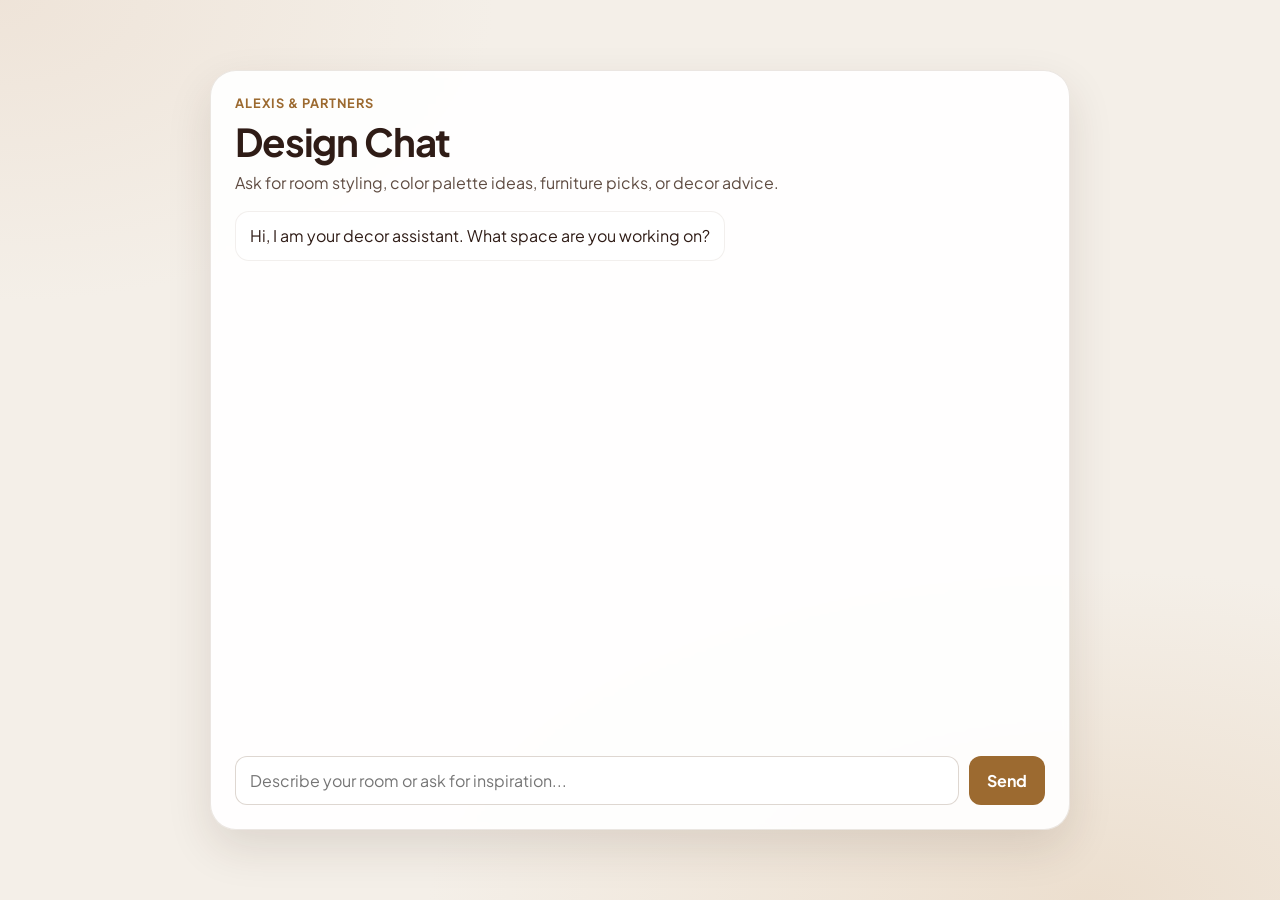
==== web/index.html @ 11aab00b "updated readme image" ====
<!doctype html>
<html lang="en">
  <head>
    <meta charset="UTF-8" />
    <meta name="viewport" content="width=device-width, initial-scale=1.0" />
    <title>Decor Agent</title>
    <link rel="preconnect" href="https://fonts.googleapis.com" />
    <link rel="preconnect" href="https://fonts.gstatic.com" crossorigin />
    <link
      href="https://fonts.googleapis.com/css2?family=Plus+Jakarta+Sans:wght@400;500;600;700;800&display=swap"
      rel="stylesheet"
    />
    <link rel="stylesheet" href="/web/styles.css" />
  </head>
  <body>
    <main class="page">
      <section class="chat-shell" aria-label="Decor Agent chat">
        <div class="shell-header">
          <p class="eyebrow">Alexis &amp; Partners</p>
          <h1>Design Chat</h1>
          <p class="subcopy">
            Ask for room styling, color palette ideas, furniture picks, or decor advice.
          </p>
        </div>

        <div id="messages" class="messages" role="log" aria-live="polite"></div>

        <form id="chat-form" class="composer">
          <input
            id="prompt"
            name="message"
            type="text"
            placeholder="Describe your room or ask for inspiration..."
            autocomplete="off"
            required
            maxlength="2000"
          />
          <button id="send" type="submit">Send</button>
        </form>
      </section>
    </main>

    <script src="/web/app.js" defer></script>
  </body>
</html>
---- web/styles.css ----
:root {
  color-scheme: light;
  --bg-main: #f4efe8;
  --bg-panel: rgba(255, 255, 255, 0.92);
  --bg-panel-border: rgba(91, 58, 29, 0.12);
  --text-strong: #2f1c16;
  --text-body: #5f4c42;
  --accent: #9c6a30;
  --accent-strong: #7e5225;
  --bot-bubble: #ffffff;
  --user-bubble: #efe1d1;
  --shadow: 0 18px 45px rgba(58, 34, 16, 0.12);
}

*,
*::before,
*::after {
  box-sizing: border-box;
}

body {
  margin: 0;
  min-height: 100vh;
  font-family: "Plus Jakarta Sans", sans-serif;
  background:
    radial-gradient(1100px 550px at 85% 100%, rgba(232, 214, 193, 0.65), transparent 60%),
    radial-gradient(900px 550px at 0% 0%, rgba(236, 223, 210, 0.7), transparent 55%),
    var(--bg-main);
  color: var(--text-strong);
}

.page {
  min-height: 100vh;
  display: grid;
  place-items: center;
  padding: 24px;
}

.chat-shell {
  width: min(860px, 100%);
  min-height: min(85vh, 760px);
  display: grid;
  grid-template-rows: auto 1fr auto;
  gap: 18px;
  background: var(--bg-panel);
  border: 1px solid var(--bg-panel-border);
  border-radius: 26px;
  padding: 24px;
  box-shadow: var(--shadow);
  backdrop-filter: blur(3px);
}

.shell-header h1 {
  margin: 6px 0;
  font-size: clamp(1.8rem, 3vw, 2.4rem);
  letter-spacing: -0.03em;
}

.eyebrow {
  margin: 0;
  color: var(--accent);
  font-weight: 700;
  font-size: 0.8rem;
  text-transform: uppercase;
  letter-spacing: 0.08em;
}

.subcopy {
  margin: 0;
  color: var(--text-body);
}

.messages {
  overflow-y: auto;
  display: flex;
  flex-direction: column;
  gap: 12px;
  padding-right: 6px;
}

.message {
  max-width: 80%;
  padding: 12px 14px;
  border-radius: 14px;
  line-height: 1.5;
  white-space: pre-wrap;
}

.message.user {
  margin-left: auto;
  background: var(--user-bubble);
  color: #3e2a1f;
}

.message.bot {
  margin-right: auto;
  background: var(--bot-bubble);
  border: 1px solid rgba(91, 58, 29, 0.08);
}

.composer {
  display: grid;
  grid-template-columns: 1fr auto;
  gap: 10px;
}

.composer input {
  border: 1px solid rgba(91, 58, 29, 0.2);
  border-radius: 12px;
  font: inherit;
  padding: 13px 14px;
  color: var(--text-strong);
  background: rgba(255, 255, 255, 0.9);
  outline: none;
}

.composer input:focus {
  border-color: var(--accent);
  box-shadow: 0 0 0 3px rgba(156, 106, 48, 0.12);
}

.composer button {
  border: 0;
  border-radius: 12px;
  font: inherit;
  font-weight: 700;
  background: var(--accent);
  color: #fff;
  padding: 0 18px;
  cursor: pointer;
  transition: background 160ms ease, transform 120ms ease;
}

.composer button:hover {
  background: var(--accent-strong);
}

.composer button:active {
  transform: translateY(1px);
}

.composer button:disabled {
  cursor: not-allowed;
  opacity: 0.6;
}

@media (max-width: 700px) {
  .page {
    padding: 14px;
  }

  .chat-shell {
    min-height: 92vh;
    border-radius: 18px;
    padding: 16px;
  }

  .message {
    max-width: 92%;
  }
}
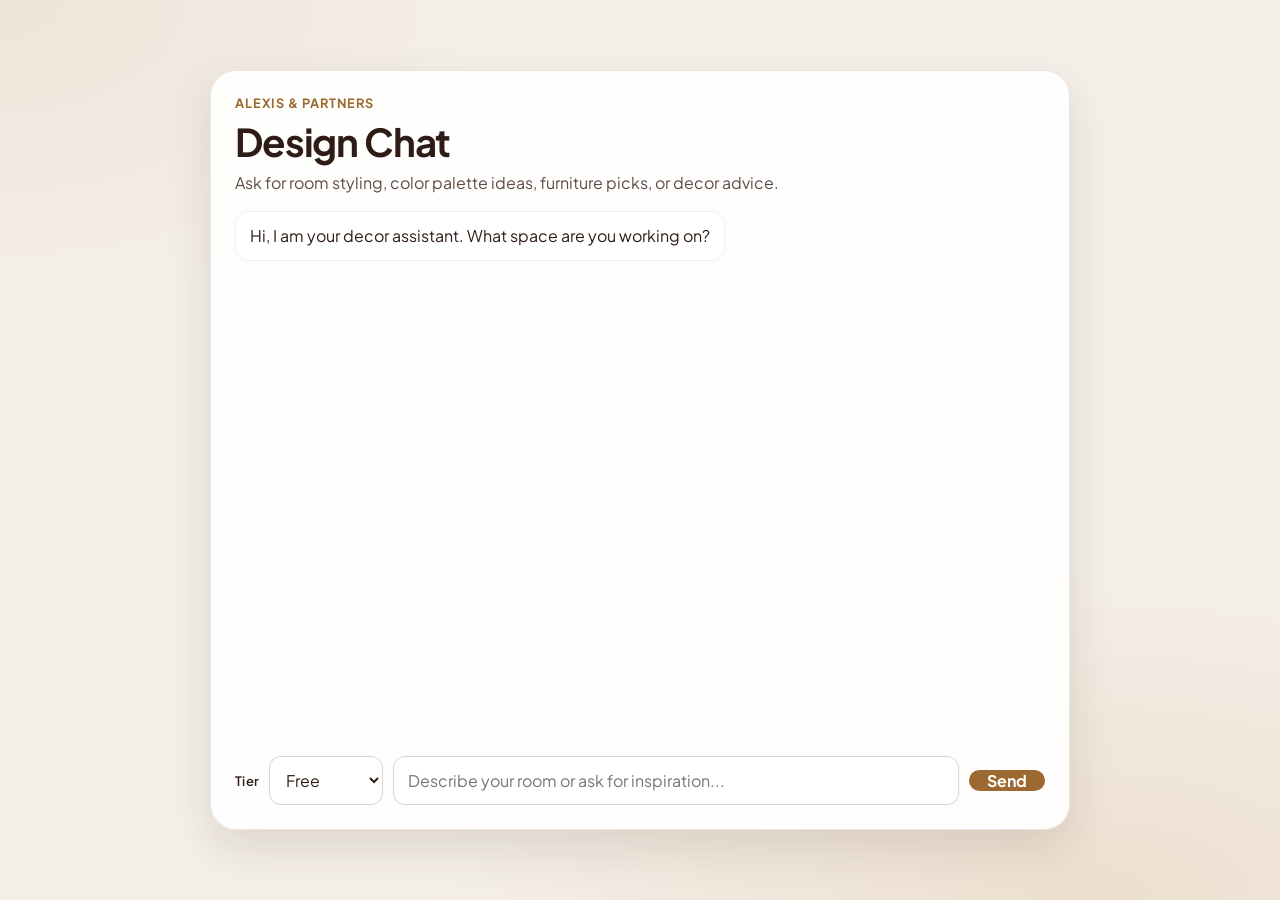
==== commit 971ddace: "adding local changes for code walkthroughs" ====
--- a/web/index.html
+++ b/web/index.html
@@ -26,6 +26,11 @@
         <div id="messages" class="messages" role="log" aria-live="polite"></div>
 
         <form id="chat-form" class="composer">
+          <label for="tier" class="tier-label">Tier</label>
+          <select id="tier" name="tier">
+            <option value="free" selected>Free</option>
+            <option value="premium">Premium</option>
+          </select>
           <input
             id="prompt"
             name="message"
--- a/web/styles.css
+++ b/web/styles.css
@@ -100,8 +100,32 @@
 
 .composer {
   display: grid;
-  grid-template-columns: 1fr auto;
+  grid-template-columns: auto auto 1fr auto;
   gap: 10px;
+  align-items: center;
+}
+
+.composer .tier-label {
+  font-size: 13px;
+  font-weight: 600;
+  color: var(--text-strong);
+  letter-spacing: 0.02em;
+}
+
+.composer select {
+  border: 1px solid rgba(91, 58, 29, 0.2);
+  border-radius: 12px;
+  font: inherit;
+  padding: 12px 12px;
+  background: rgba(255, 255, 255, 0.9);
+  color: var(--text-strong);
+  cursor: pointer;
+  outline: none;
+}
+
+.composer select:focus {
+  border-color: var(--accent);
+  box-shadow: 0 0 0 3px rgba(156, 106, 48, 0.12);
 }
 
 .composer input {
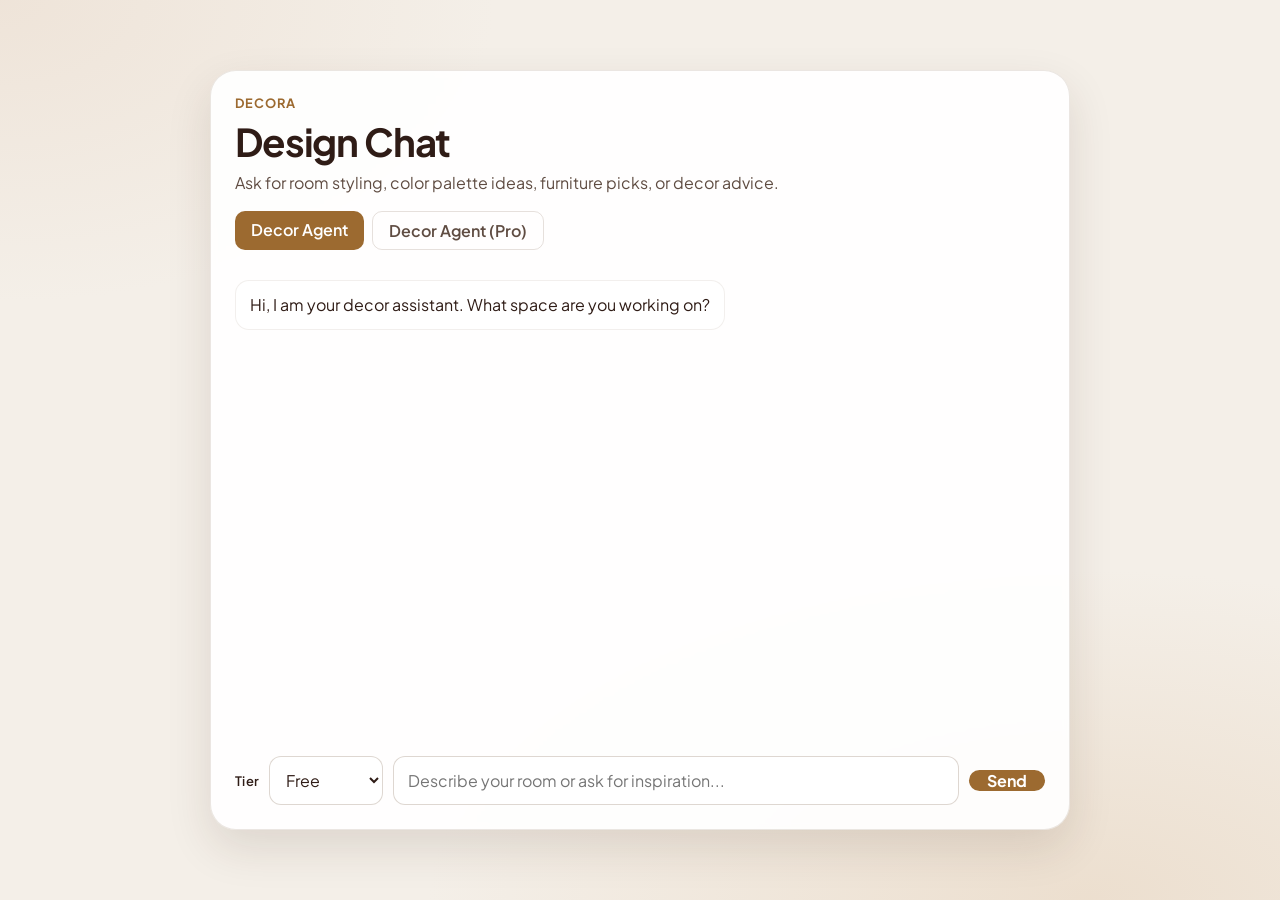
==== commit 46fd748e: "added the code to temporalize the decor agent" ====
--- a/web/index.html
+++ b/web/index.html
@@ -16,12 +16,16 @@
     <main class="page">
       <section class="chat-shell" aria-label="Decor Agent chat">
         <div class="shell-header">
-          <p class="eyebrow">Alexis &amp; Partners</p>
+          <p class="eyebrow">Decora</p>
           <h1>Design Chat</h1>
           <p class="subcopy">
             Ask for room styling, color palette ideas, furniture picks, or decor advice.
           </p>
         </div>
+        <nav class="tabs" style="display:flex;gap:8px;margin-bottom:12px;">
+          <a href="/" style="text-decoration:none;padding:8px 16px;border-radius:10px;font-weight:600;background:var(--accent);color:#fff;">Decor Agent</a>
+          <a href="/temporal" style="text-decoration:none;padding:8px 16px;border-radius:10px;font-weight:600;color:var(--text-body);border:1px solid rgba(91,58,29,0.15);">Decor Agent (Pro)</a>
+        </nav>
 
         <div id="messages" class="messages" role="log" aria-live="polite"></div>
 
--- a/web/styles.css
+++ b/web/styles.css
@@ -39,8 +39,8 @@
 .chat-shell {
   width: min(860px, 100%);
   min-height: min(85vh, 760px);
-  display: grid;
-  grid-template-rows: auto 1fr auto;
+  display: flex;
+  flex-direction: column;
   gap: 18px;
   background: var(--bg-panel);
   border: 1px solid var(--bg-panel-border);
@@ -71,6 +71,8 @@
 }
 
 .messages {
+  flex: 1;
+  min-height: 0;
   overflow-y: auto;
   display: flex;
   flex-direction: column;
@@ -96,6 +98,146 @@
   margin-right: auto;
   background: var(--bot-bubble);
   border: 1px solid rgba(91, 58, 29, 0.08);
+}
+
+.message.typing {
+  display: inline-flex;
+  align-items: center;
+  gap: 12px;
+  padding: 12px 18px;
+  background: linear-gradient(
+    135deg,
+    rgba(255, 255, 255, 0.95),
+    rgba(239, 225, 209, 0.85)
+  );
+  animation: typing-breathe 2.4s ease-in-out infinite;
+}
+
+.thinking-ring {
+  width: 22px;
+  height: 22px;
+  border-radius: 50%;
+  background: conic-gradient(
+    from 0deg,
+    rgba(156, 106, 48, 0) 0%,
+    rgba(156, 106, 48, 0.15) 25%,
+    var(--accent) 60%,
+    var(--accent-strong) 95%,
+    rgba(156, 106, 48, 0) 100%
+  );
+  -webkit-mask: radial-gradient(circle, transparent 7px, #000 8px);
+  mask: radial-gradient(circle, transparent 7px, #000 8px);
+  animation: ring-spin 1.1s linear infinite;
+  position: relative;
+  flex: 0 0 auto;
+}
+
+.thinking-ring::after {
+  content: "";
+  position: absolute;
+  inset: 6px;
+  border-radius: 50%;
+  background: var(--accent);
+  opacity: 0.85;
+  animation: ring-pulse 1.4s ease-in-out infinite;
+}
+
+.thinking-label {
+  display: inline-flex;
+  align-items: baseline;
+  gap: 2px;
+  font-weight: 600;
+  letter-spacing: 0.01em;
+}
+
+.thinking-text {
+  position: relative;
+  background: linear-gradient(
+    90deg,
+    rgba(94, 60, 31, 0.45) 0%,
+    rgba(94, 60, 31, 0.45) 35%,
+    var(--accent-strong) 50%,
+    rgba(94, 60, 31, 0.45) 65%,
+    rgba(94, 60, 31, 0.45) 100%
+  );
+  background-size: 220% 100%;
+  -webkit-background-clip: text;
+  background-clip: text;
+  color: transparent;
+  animation: text-shimmer 2.2s linear infinite;
+}
+
+.thinking-ellipsis {
+  display: inline-flex;
+  gap: 2px;
+  margin-left: 2px;
+}
+
+.thinking-ellipsis span {
+  width: 4px;
+  height: 4px;
+  border-radius: 50%;
+  background: var(--accent);
+  opacity: 0.35;
+  animation: ellipsis-bounce 1.2s ease-in-out infinite;
+}
+
+.thinking-ellipsis span:nth-child(2) {
+  animation-delay: 0.18s;
+}
+
+.thinking-ellipsis span:nth-child(3) {
+  animation-delay: 0.36s;
+}
+
+@keyframes ring-spin {
+  to {
+    transform: rotate(360deg);
+  }
+}
+
+@keyframes ring-pulse {
+  0%,
+  100% {
+    transform: scale(0.6);
+    opacity: 0.5;
+  }
+  50% {
+    transform: scale(1);
+    opacity: 1;
+  }
+}
+
+@keyframes text-shimmer {
+  0% {
+    background-position: 120% 0;
+  }
+  100% {
+    background-position: -120% 0;
+  }
+}
+
+@keyframes ellipsis-bounce {
+  0%,
+  70%,
+  100% {
+    transform: translateY(0);
+    opacity: 0.35;
+  }
+  35% {
+    transform: translateY(-3px);
+    opacity: 1;
+  }
+}
+
+@keyframes typing-breathe {
+  0%,
+  100% {
+    box-shadow: 0 0 0 0 rgba(156, 106, 48, 0);
+  }
+  50% {
+    box-shadow: 0 0 0 6px rgba(156, 106, 48, 0.08);
+  }
 }
 
 .composer {
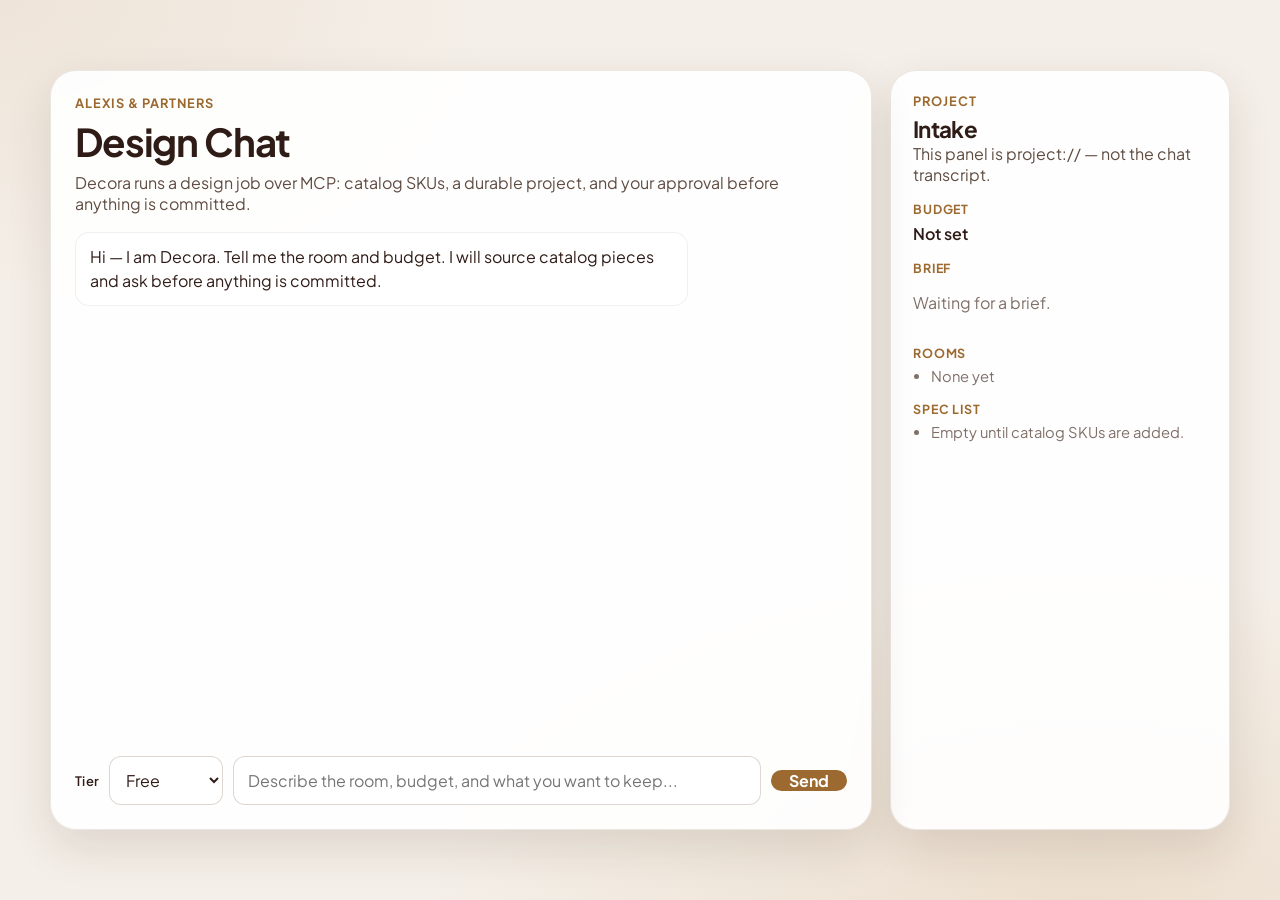
==== commit 89720808: "Show the project resource in the chat UI. Co-authored-by: Cursor <cursoragent@cursor.com>" ====
--- a/web/index.html
+++ b/web/index.html
@@ -14,18 +14,15 @@
   </head>
   <body>
     <main class="page">
+      <div class="workspace">
       <section class="chat-shell" aria-label="Decor Agent chat">
         <div class="shell-header">
-          <p class="eyebrow">Decora</p>
+          <p class="eyebrow">Alexis &amp; Partners</p>
           <h1>Design Chat</h1>
           <p class="subcopy">
-            Ask for room styling, color palette ideas, furniture picks, or decor advice.
+            Decora runs a design job over MCP: catalog SKUs, a durable project, and your approval before anything is committed.
           </p>
         </div>
-        <nav class="tabs" style="display:flex;gap:8px;margin-bottom:12px;">
-          <a href="/" style="text-decoration:none;padding:8px 16px;border-radius:10px;font-weight:600;background:var(--accent);color:#fff;">Decor Agent</a>
-          <a href="/temporal" style="text-decoration:none;padding:8px 16px;border-radius:10px;font-weight:600;color:var(--text-body);border:1px solid rgba(91,58,29,0.15);">Decor Agent (Pro)</a>
-        </nav>
 
         <div id="messages" class="messages" role="log" aria-live="polite"></div>
 
@@ -39,7 +36,7 @@
             id="prompt"
             name="message"
             type="text"
-            placeholder="Describe your room or ask for inspiration..."
+            placeholder="Describe the room, budget, and what you want to keep..."
             autocomplete="off"
             required
             maxlength="2000"
@@ -47,6 +44,39 @@
           <button id="send" type="submit">Send</button>
         </form>
       </section>
+
+      <aside class="project-panel" aria-label="Design project">
+        <div class="panel-header">
+          <p class="eyebrow">Project</p>
+          <h2 id="project-status">Intake</h2>
+          <p id="project-goal" class="subcopy">This panel is project:// — not the chat transcript.</p>
+        </div>
+        <section>
+          <h3>Budget</h3>
+          <p id="project-budget" class="budget-line">Not set</p>
+        </section>
+        <section>
+          <h3>Brief</h3>
+          <p id="project-brief" class="muted">Waiting for a brief.</p>
+        </section>
+        <section>
+          <h3>Rooms</h3>
+          <ul id="project-rooms" class="plain-list"><li class="muted">None yet</li></ul>
+        </section>
+        <section>
+          <h3>Spec list</h3>
+          <ul id="project-specs" class="plain-list"><li class="muted">Empty until catalog SKUs are added.</li></ul>
+        </section>
+        <div id="approval-card" class="approval-card" hidden>
+          <p class="eyebrow">Needs your approval</p>
+          <p id="approval-summary"></p>
+          <div class="approval-actions">
+            <button id="approve-btn" type="button">Approve</button>
+            <button id="reject-btn" type="button" class="ghost">Reject</button>
+          </div>
+        </div>
+      </aside>
+      </div>
     </main>
 
     <script src="/web/app.js" defer></script>
--- a/web/styles.css
+++ b/web/styles.css
@@ -36,11 +36,19 @@
   padding: 24px;
 }
 
+.workspace {
+  width: min(1180px, 100%);
+  display: grid;
+  grid-template-columns: minmax(0, 1fr) minmax(280px, 340px);
+  gap: 18px;
+  align-items: stretch;
+}
+
 .chat-shell {
-  width: min(860px, 100%);
+  width: 100%;
   min-height: min(85vh, 760px);
-  display: flex;
-  flex-direction: column;
+  display: grid;
+  grid-template-rows: auto 1fr auto;
   gap: 18px;
   background: var(--bg-panel);
   border: 1px solid var(--bg-panel-border);
@@ -71,8 +79,6 @@
 }
 
 .messages {
-  flex: 1;
-  min-height: 0;
   overflow-y: auto;
   display: flex;
   flex-direction: column;
@@ -240,6 +246,86 @@
   }
 }
 
+.project-panel {
+  background: var(--bg-panel);
+  border: 1px solid var(--bg-panel-border);
+  border-radius: 26px;
+  padding: 22px;
+  box-shadow: var(--shadow);
+  display: flex;
+  flex-direction: column;
+  gap: 16px;
+}
+
+.project-panel h2 {
+  margin: 6px 0 0;
+  font-size: 1.4rem;
+  letter-spacing: -0.03em;
+}
+
+.project-panel h3 {
+  margin: 0 0 6px;
+  font-size: 0.78rem;
+  text-transform: uppercase;
+  letter-spacing: 0.07em;
+  color: var(--accent);
+}
+
+.plain-list {
+  margin: 0;
+  padding-left: 18px;
+  color: var(--text-body);
+  font-size: 0.92rem;
+}
+
+.plain-list li + li {
+  margin-top: 6px;
+}
+
+.muted {
+  color: var(--text-body);
+  opacity: 0.8;
+}
+
+.budget-line {
+  margin: 0;
+  font-weight: 600;
+}
+
+.approval-card {
+  margin-top: auto;
+  padding: 14px;
+  border-radius: 16px;
+  background: #efe1d1;
+}
+
+.approval-card p {
+  margin: 0 0 10px;
+}
+
+.approval-actions {
+  display: flex;
+  gap: 8px;
+}
+
+.approval-actions button {
+  border: 0;
+  border-radius: 12px;
+  font: inherit;
+  font-weight: 700;
+  background: var(--accent);
+  color: #fff;
+  padding: 10px 16px;
+  cursor: pointer;
+}
+
+.approval-actions .ghost,
+.composer button.ghost {
+  background: transparent;
+  color: var(--accent-strong);
+  border: 1px solid rgba(91, 58, 29, 0.2);
+}
+
 .composer {
   display: grid;
   grid-template-columns: auto auto 1fr auto;
@@ -310,13 +396,20 @@
   opacity: 0.6;
 }
 
+@media (max-width: 900px) {
+  .workspace {
+    grid-template-columns: 1fr;
+  }
+}
+
 @media (max-width: 700px) {
   .page {
     padding: 14px;
   }
 
-  .chat-shell {
-    min-height: 92vh;
+  .chat-shell,
+  .project-panel {
+    min-height: auto;
     border-radius: 18px;
     padding: 16px;
   }
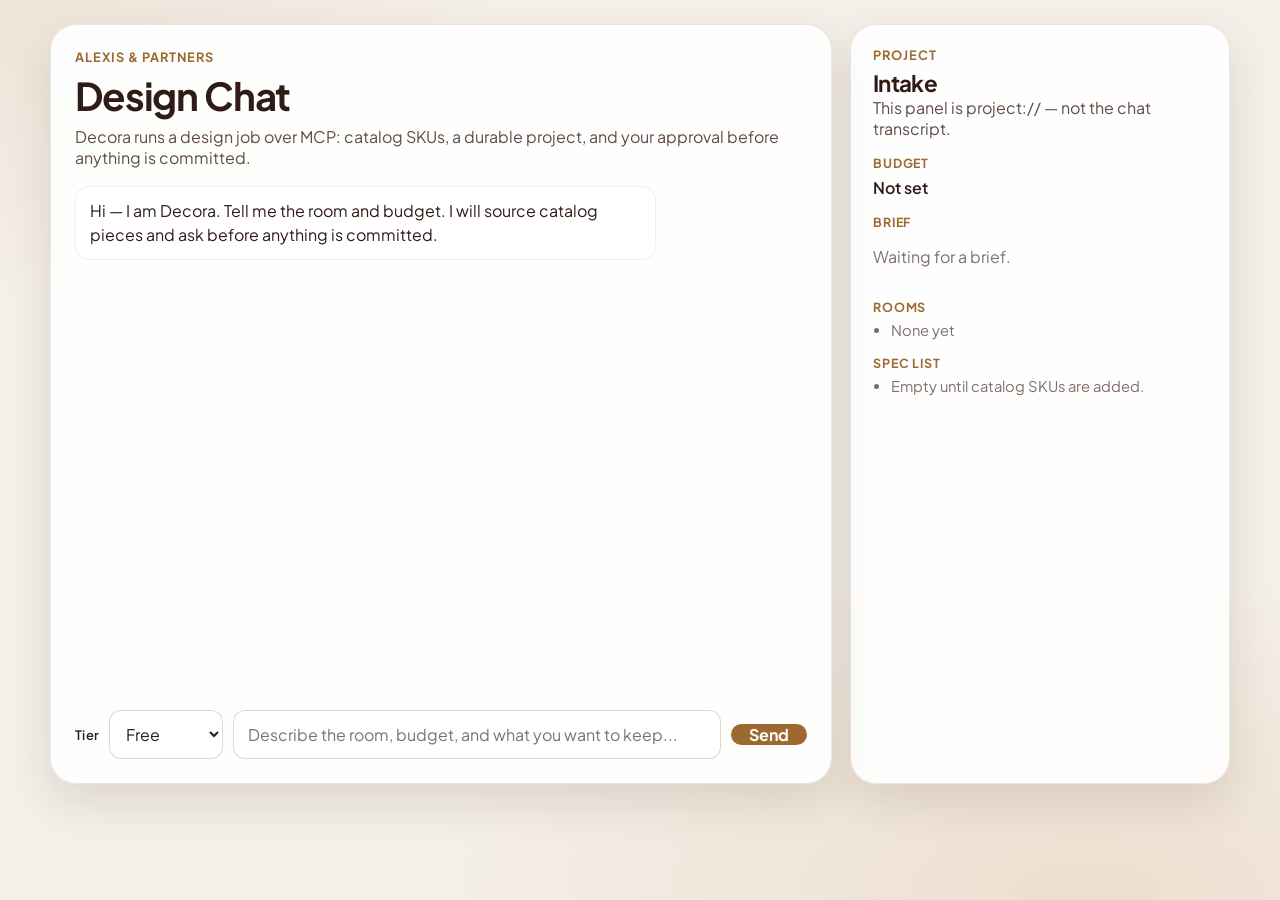
==== commit 4cd59380: "Style the project panel as a sibling card beside chat. Co-authored-by: Cursor <cursoragent@cursor.co" ====
--- a/web/index.html
+++ b/web/index.html
@@ -10,7 +10,7 @@
       href="https://fonts.googleapis.com/css2?family=Plus+Jakarta+Sans:wght@400;500;600;700;800&display=swap"
       rel="stylesheet"
     />
-    <link rel="stylesheet" href="/web/styles.css" />
+    <link rel="stylesheet" href="/web/styles.css?v=project-panel" />
   </head>
   <body>
     <main class="page">
--- a/web/styles.css
+++ b/web/styles.css
@@ -31,15 +31,15 @@
 
 .page {
   min-height: 100vh;
-  display: grid;
-  place-items: center;
+  display: block;
   padding: 24px;
 }
 
 .workspace {
   width: min(1180px, 100%);
+  margin: 0 auto;
   display: grid;
-  grid-template-columns: minmax(0, 1fr) minmax(280px, 340px);
+  grid-template-columns: minmax(0, 1.5fr) minmax(300px, 380px);
   gap: 18px;
   align-items: stretch;
 }
@@ -255,6 +255,8 @@
   display: flex;
   flex-direction: column;
   gap: 16px;
+  min-height: min(85vh, 760px);
+  overflow-y: auto;
 }
 
 .project-panel h2 {
@@ -400,6 +402,10 @@
   .workspace {
     grid-template-columns: 1fr;
   }
+
+  .project-panel {
+    min-height: auto;
+  }
 }
 
 @media (max-width: 700px) {
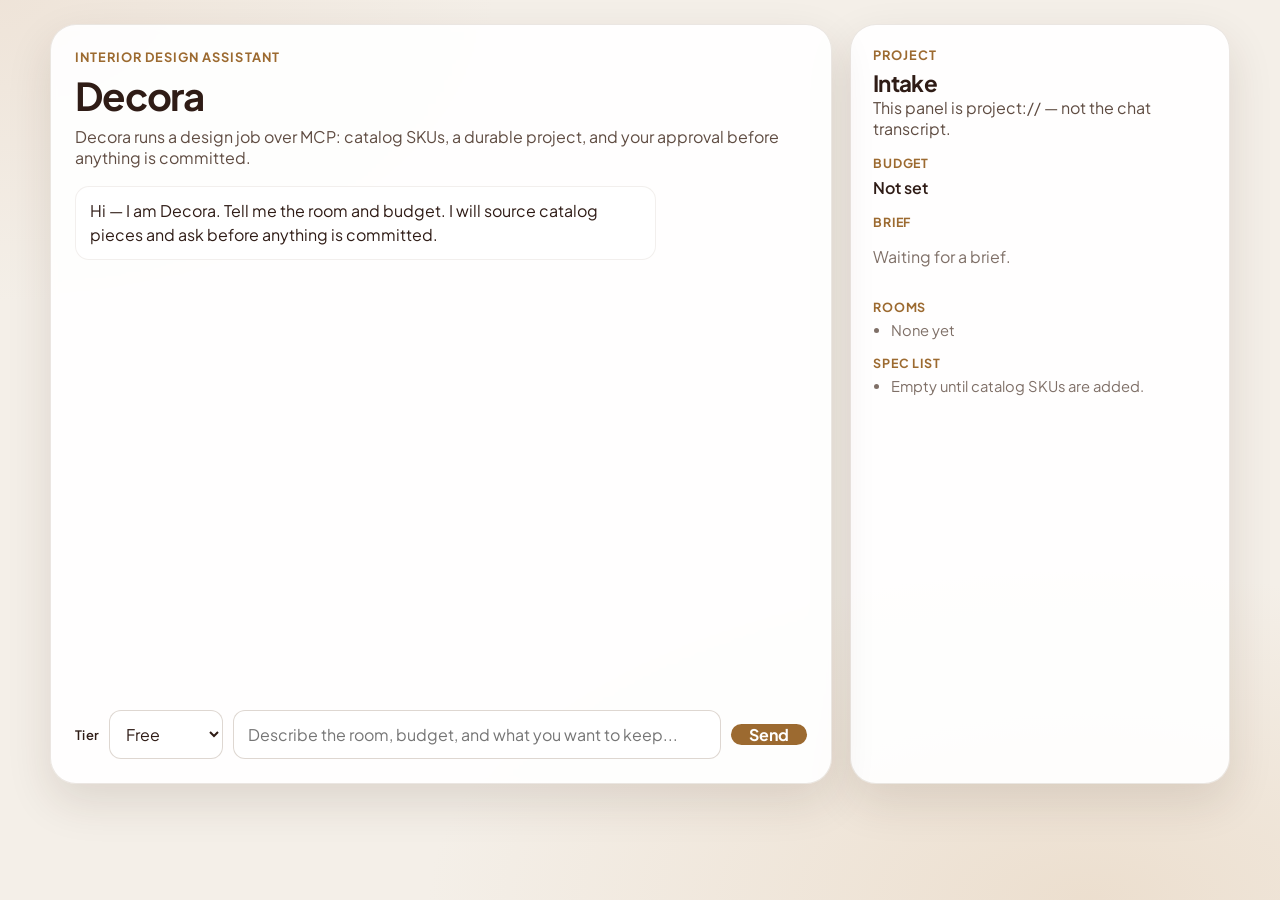
==== commit 4a8df16a: "Rename the chat header to Decora. Co-authored-by: Cursor <cursoragent@cursor.com>" ====
--- a/web/index.html
+++ b/web/index.html
@@ -3,7 +3,7 @@
   <head>
     <meta charset="UTF-8" />
     <meta name="viewport" content="width=device-width, initial-scale=1.0" />
-    <title>Decor Agent</title>
+    <title>Decora</title>
     <link rel="preconnect" href="https://fonts.googleapis.com" />
     <link rel="preconnect" href="https://fonts.gstatic.com" crossorigin />
     <link
@@ -15,10 +15,10 @@
   <body>
     <main class="page">
       <div class="workspace">
-      <section class="chat-shell" aria-label="Decor Agent chat">
+      <section class="chat-shell" aria-label="Decora chat">
         <div class="shell-header">
-          <p class="eyebrow">Alexis &amp; Partners</p>
-          <h1>Design Chat</h1>
+          <p class="eyebrow">Interior Design Assistant</p>
+          <h1>Decora</h1>
           <p class="subcopy">
             Decora runs a design job over MCP: catalog SKUs, a durable project, and your approval before anything is committed.
           </p>
@@ -79,6 +79,6 @@
       </div>
     </main>
 
-    <script src="/web/app.js" defer></script>
+    <script src="/web/app.js?v=project-refetch" defer></script>
   </body>
 </html>
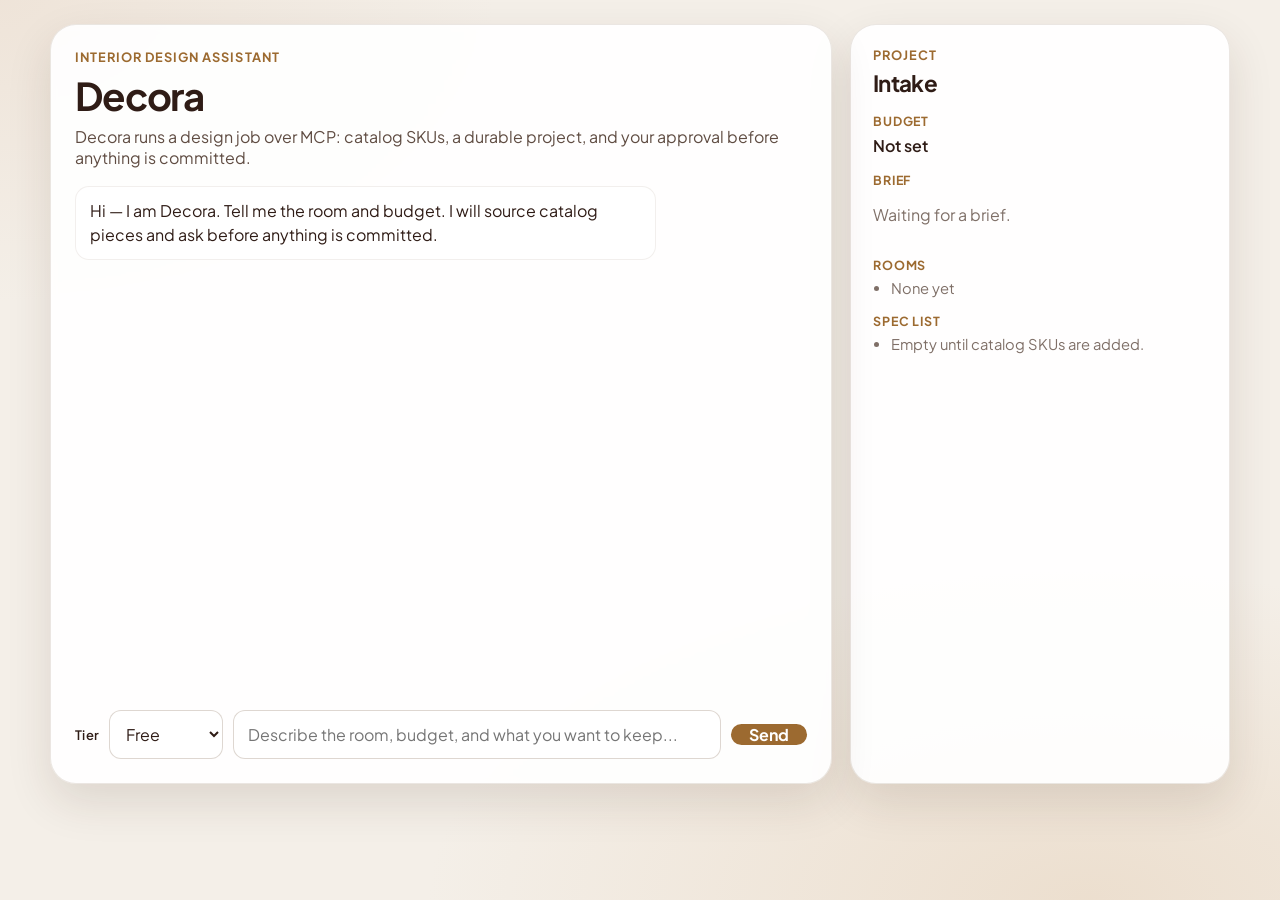
==== commit 0aac0092: "Drop the project-panel teaching line from the UI. Co-authored-by: Cursor <cursoragent@cursor.com>" ====
--- a/web/index.html
+++ b/web/index.html
@@ -49,7 +49,6 @@
         <div class="panel-header">
           <p class="eyebrow">Project</p>
           <h2 id="project-status">Intake</h2>
-          <p id="project-goal" class="subcopy">This panel is project:// — not the chat transcript.</p>
         </div>
         <section>
           <h3>Budget</h3>
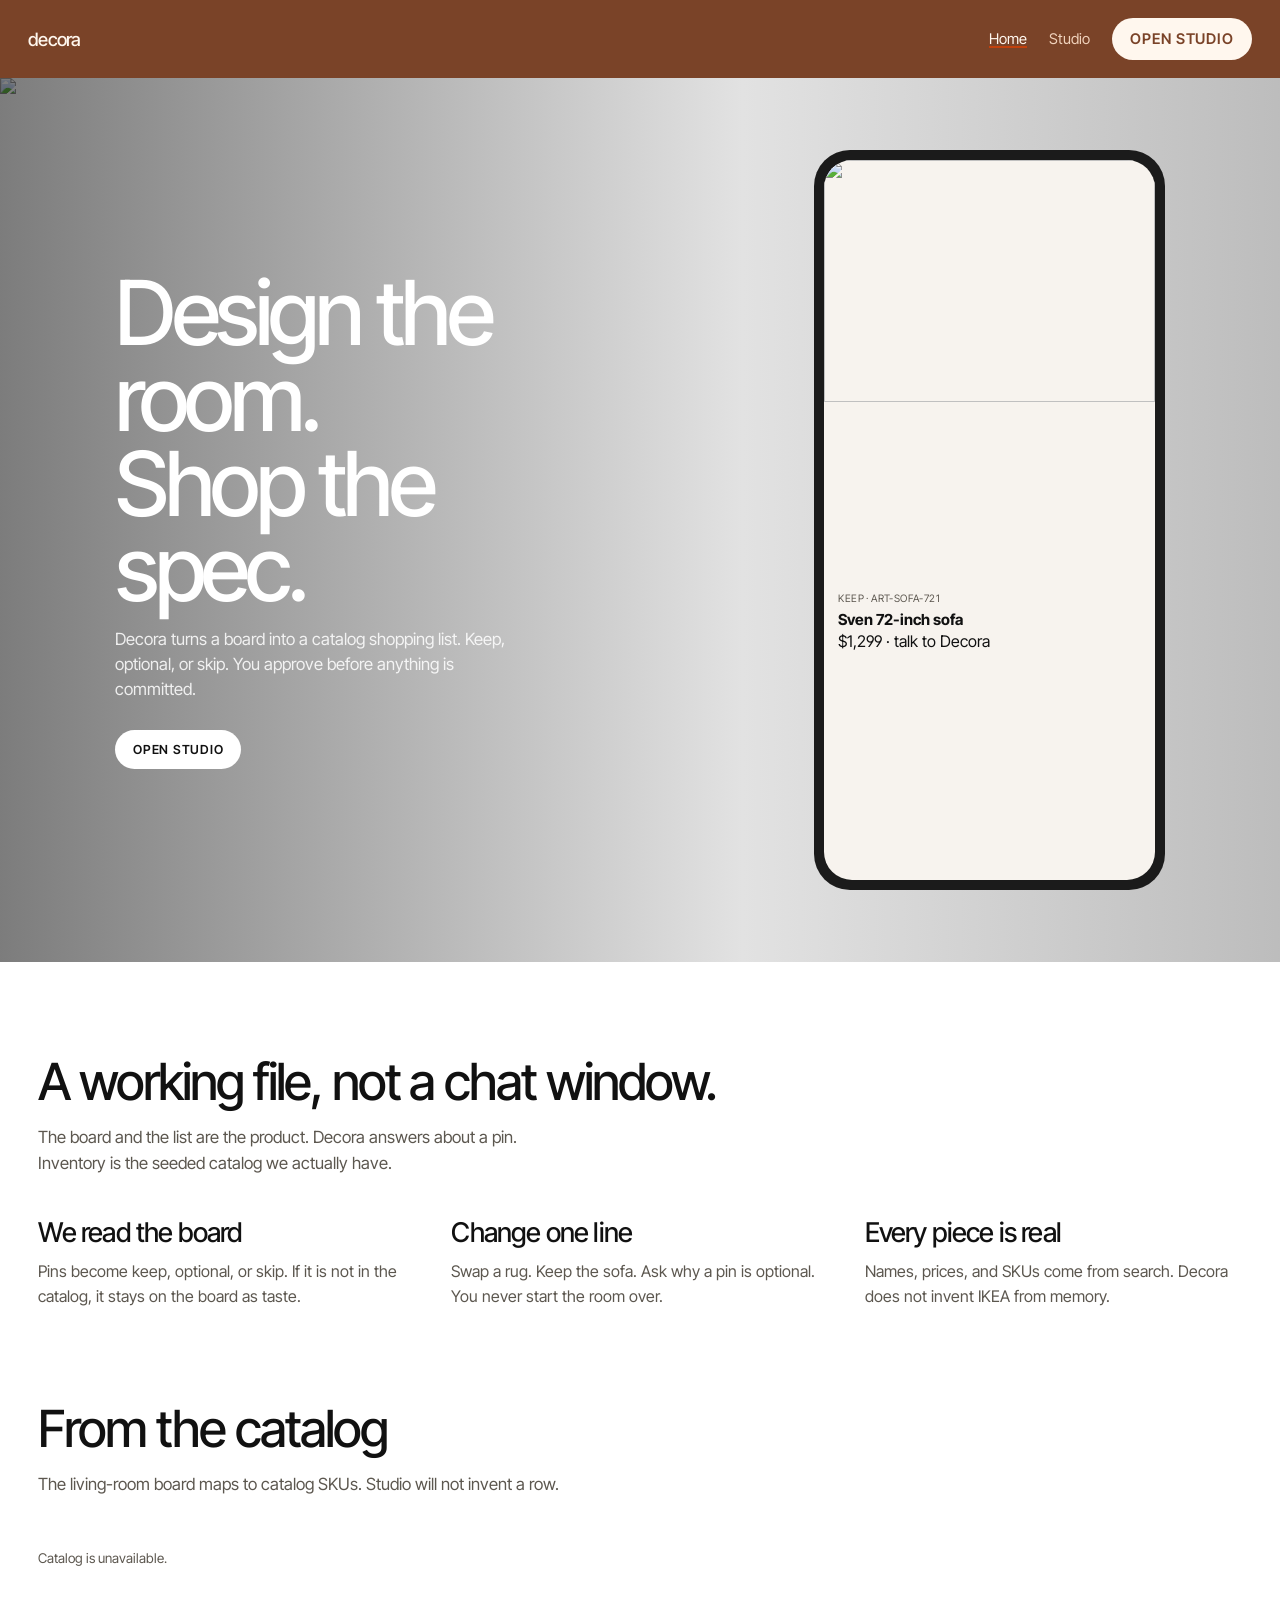
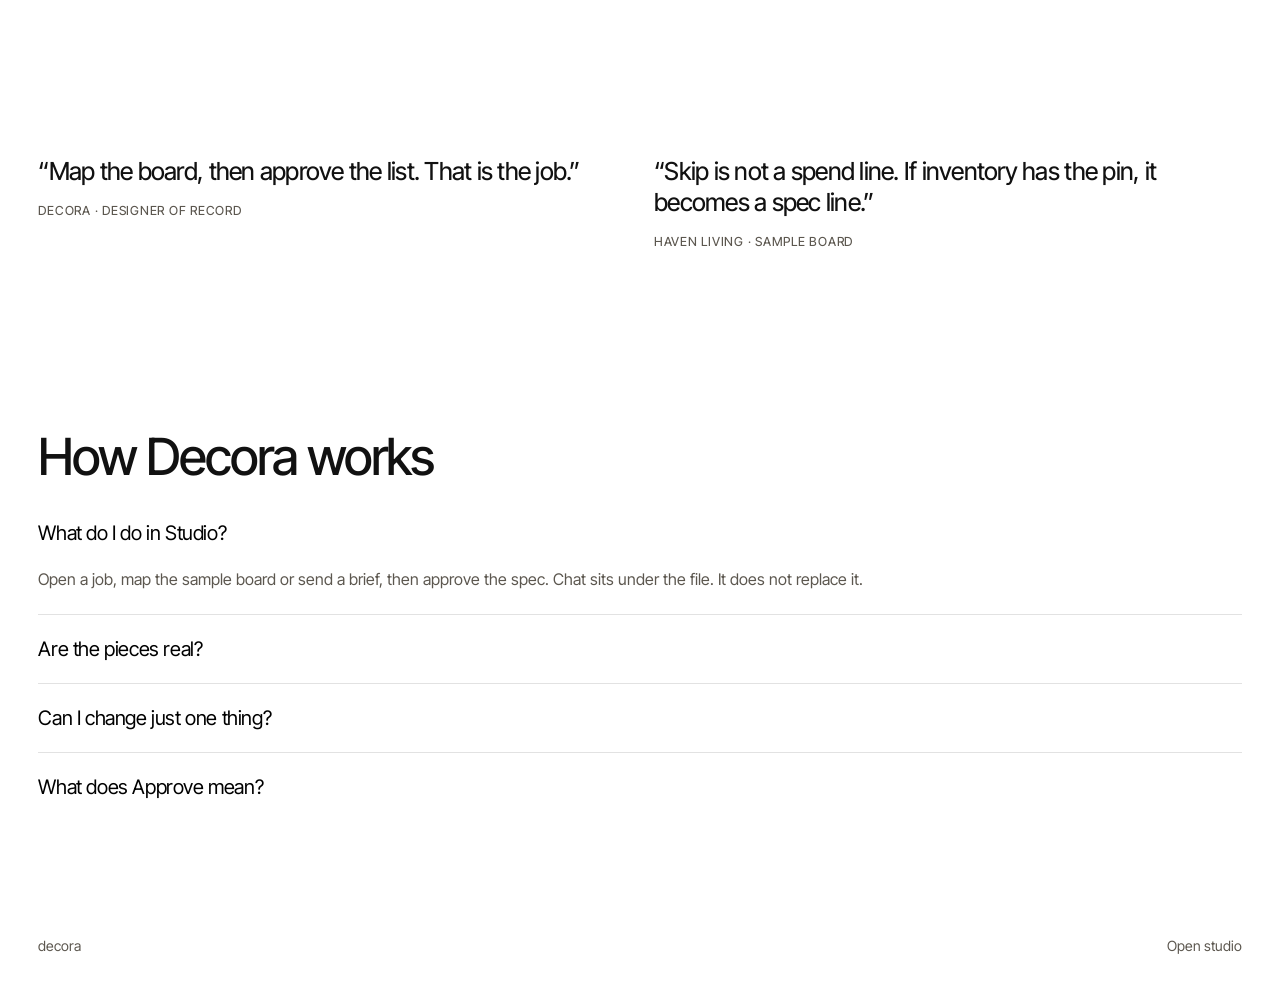
==== commit 2d7fd486: "Ship Studio as the board-and-list job file. Co-authored-by: Cursor <cursoragent@cursor.com>" ====
--- a/web/index.html
+++ b/web/index.html
@@ -7,77 +7,127 @@
     <link rel="preconnect" href="https://fonts.googleapis.com" />
     <link rel="preconnect" href="https://fonts.gstatic.com" crossorigin />
     <link
-      href="https://fonts.googleapis.com/css2?family=Plus+Jakarta+Sans:wght@400;500;600;700;800&display=swap"
+      href="https://fonts.googleapis.com/css2?family=Inter+Tight:ital,wght@0,400;0,500;0,600;1,400&display=swap"
       rel="stylesheet"
     />
-    <link rel="stylesheet" href="/web/styles.css?v=project-panel" />
+    <link rel="stylesheet" href="/web/site.css?v=page-width" />
   </head>
   <body>
-    <main class="page">
-      <div class="workspace">
-      <section class="chat-shell" aria-label="Decora chat">
-        <div class="shell-header">
-          <p class="eyebrow">Interior Design Assistant</p>
-          <h1>Decora</h1>
-          <p class="subcopy">
-            Decora runs a design job over MCP: catalog SKUs, a durable project, and your approval before anything is committed.
+    <header class="nav">
+      <a class="wordmark" href="/">decora</a>
+      <nav class="nav-links" aria-label="Primary">
+        <a href="/" class="current">Home</a>
+        <a href="/studio">Studio</a>
+        <a class="btn btn-dark" href="/studio">Open studio</a>
+      </nav>
+    </header>
+
+    <section class="hero" aria-label="Hero">
+      <img
+        class="hero-photo"
+        src="https://images.unsplash.com/photo-1616486338812-3dadae4b4ace?auto=format&fit=crop&w=2200&q=70"
+        alt="Sunlit living room with linen seating and warm wood"
+      />
+      <div class="hero-scrim"></div>
+      <div class="hero-stage">
+        <div class="hero-copy">
+          <h1>Design the room.<br />Shop the spec.</h1>
+          <p>
+            Decora turns a board into a catalog shopping list. Keep, optional, or skip.
+            You approve before anything is committed.
           </p>
+          <a class="btn btn-light" href="/studio">Open studio</a>
         </div>
+        <aside class="phone" aria-hidden="true">
+          <div class="phone-screen">
+            <img
+              src="https://images.unsplash.com/photo-1618220179428-22790b461013?auto=format&fit=crop&w=800&q=60"
+              alt=""
+            />
+            <div class="phone-card">
+              <small>Keep · ART-SOFA-721</small>
+              <strong>Sven 72-inch sofa</strong>
+              $1,299 · talk to Decora
+            </div>
+          </div>
+        </aside>
+      </div>
+    </section>
 
-        <div id="messages" class="messages" role="log" aria-live="polite"></div>
+    <section class="section">
+      <h2>A working file, not a chat window.</h2>
+      <p class="section-lead">
+        The board and the list are the product. Decora answers about a pin.
+        Inventory is the seeded catalog we actually have.
+      </p>
+      <div class="pillars">
+        <article>
+          <h3>We read the board</h3>
+          <p>Pins become keep, optional, or skip. If it is not in the catalog, it stays on the board as taste.</p>
+        </article>
+        <article>
+          <h3>Change one line</h3>
+          <p>Swap a rug. Keep the sofa. Ask why a pin is optional. You never start the room over.</p>
+        </article>
+        <article>
+          <h3>Every piece is real</h3>
+          <p>Names, prices, and SKUs come from search. Decora does not invent IKEA from memory.</p>
+        </article>
+      </div>
+    </section>
 
-        <form id="chat-form" class="composer">
-          <label for="tier" class="tier-label">Tier</label>
-          <select id="tier" name="tier">
-            <option value="free" selected>Free</option>
-            <option value="premium">Premium</option>
-          </select>
-          <input
-            id="prompt"
-            name="message"
-            type="text"
-            placeholder="Describe the room, budget, and what you want to keep..."
-            autocomplete="off"
-            required
-            maxlength="2000"
-          />
-          <button id="send" type="submit">Send</button>
-        </form>
-      </section>
+    <section class="section" style="padding-top: 0">
+      <h2>From the catalog</h2>
+      <p class="section-lead">The living-room board maps to catalog SKUs. Studio will not invent a row.</p>
+      <div id="products" class="products"></div>
+    </section>
 
-      <aside class="project-panel" aria-label="Design project">
-        <div class="panel-header">
-          <p class="eyebrow">Project</p>
-          <h2 id="project-status">Intake</h2>
-        </div>
-        <section>
-          <h3>Budget</h3>
-          <p id="project-budget" class="budget-line">Not set</p>
-        </section>
-        <section>
-          <h3>Brief</h3>
-          <p id="project-brief" class="muted">Waiting for a brief.</p>
-        </section>
-        <section>
-          <h3>Rooms</h3>
-          <ul id="project-rooms" class="plain-list"><li class="muted">None yet</li></ul>
-        </section>
-        <section>
-          <h3>Spec list</h3>
-          <ul id="project-specs" class="plain-list"><li class="muted">Empty until catalog SKUs are added.</li></ul>
-        </section>
-        <div id="approval-card" class="approval-card" hidden>
-          <p class="eyebrow">Needs your approval</p>
-          <p id="approval-summary"></p>
-          <div class="approval-actions">
-            <button id="approve-btn" type="button">Approve</button>
-            <button id="reject-btn" type="button" class="ghost">Reject</button>
-          </div>
-        </div>
-      </aside>
+    <section class="section">
+      <div class="quotes">
+        <blockquote>
+          “Map the board, then approve the list. That is the job.”
+          <cite>Decora · designer of record</cite>
+        </blockquote>
+        <blockquote>
+          “Skip is not a spend line. If inventory has the pin, it becomes a spec line.”
+          <cite>Haven living · sample board</cite>
+        </blockquote>
       </div>
-    </main>
+    </section>
 
-    <script src="/web/app.js?v=project-refetch" defer></script>
+    <section class="section faq">
+      <h2>How Decora works</h2>
+      <div class="faq-item open">
+        <button type="button">What do I do in Studio?</button>
+        <p>
+          Open a job, map the sample board or send a brief, then approve the spec.
+          Chat sits under the file. It does not replace it.
+        </p>
+      </div>
+      <div class="faq-item">
+        <button type="button">Are the pieces real?</button>
+        <p>
+          Yes. Only catalog SKUs. If search is empty, inventory is empty. Optional means a substitute, not a guess.
+        </p>
+      </div>
+      <div class="faq-item">
+        <button type="button">Can I change just one thing?</button>
+        <p>
+          Ask Decora about a pin, or reject the spec with a note. Draft lines stay until you approve.
+        </p>
+      </div>
+      <div class="faq-item">
+        <button type="button">What does Approve mean?</button>
+        <p>
+          Host-only commit. Draft becomes the spec of record. Decora cannot mark items purchased.
+        </p>
+      </div>
+    </section>
+
+    <footer class="site-footer">
+      <span>decora</span>
+      <a href="/studio">Open studio</a>
+    </footer>
+    <script src="/web/home.js?v=pim-library" defer></script>
   </body>
 </html>
--- a/web/site.css
+++ b/web/site.css
@@ -0,0 +1,1027 @@
+:root {
+  --ink: #111111;
+  --ink-soft: #5c574f;
+  --paper: #f4f0ea;
+  --white: #ffffff;
+  --line: rgba(17, 17, 17, 0.12);
+  --must: #2f4a2c;
+  --must-bg: #dce6d6;
+  --close: #7a4e1d;
+  --close-bg: #ead8c4;
+  --skip: #6a6660;
+  --accent: #c2410c;
+  --nav: #7a4328;
+  --nav-ink: #fff7ee;
+  --nav-muted: #f0d2bc;
+  --page-width: min(1320px, calc(100% - 6vw));
+}
+
+*,
+*::before,
+*::after {
+  box-sizing: border-box;
+}
+
+html,
+body {
+  margin: 0;
+  min-height: 100%;
+  background: var(--white);
+  color: var(--ink);
+  font-family: "Inter Tight", "Helvetica Neue", sans-serif;
+  font-feature-settings: "ss01";
+}
+
+a {
+  color: inherit;
+  text-decoration: none;
+}
+
+img {
+  max-width: 100%;
+  display: block;
+}
+
+button,
+input {
+  font: inherit;
+}
+
+.nav {
+  position: sticky;
+  top: 0;
+  z-index: 20;
+  display: flex;
+  align-items: center;
+  justify-content: space-between;
+  gap: 16px;
+  padding: 18px 28px;
+  background: var(--nav);
+  color: var(--nav-ink);
+}
+
+.wordmark {
+  font-size: 1.15rem;
+  letter-spacing: -0.04em;
+  font-weight: 500;
+  color: var(--nav-ink);
+}
+
+.nav-links {
+  display: flex;
+  align-items: center;
+  gap: 22px;
+}
+
+.nav-links a {
+  font-size: 0.92rem;
+  color: var(--nav-muted);
+}
+
+.nav-links a.current {
+  color: var(--nav-ink);
+  box-shadow: inset 0 -2px 0 var(--accent);
+}
+
+.nav .btn-dark {
+  background: var(--nav-ink);
+  color: var(--nav);
+}
+
+.btn {
+  display: inline-flex;
+  align-items: center;
+  justify-content: center;
+  border: 0;
+  border-radius: 999px;
+  padding: 12px 18px;
+  font-size: 0.78rem;
+  font-weight: 600;
+  letter-spacing: 0.06em;
+  text-transform: uppercase;
+  cursor: pointer;
+}
+
+.btn-dark {
+  background: var(--ink);
+  color: var(--white);
+}
+
+.btn-light {
+  background: var(--white);
+  color: var(--ink);
+}
+
+.btn-ghost {
+  background: transparent;
+  color: var(--ink);
+  border: 1px solid var(--line);
+}
+
+.btn:disabled {
+  opacity: 0.45;
+  cursor: not-allowed;
+}
+
+.hero {
+  position: relative;
+  min-height: calc(100vh - 68px);
+  overflow: hidden;
+  color: var(--white);
+  display: flex;
+  align-items: center;
+  justify-content: center;
+}
+
+.hero-photo {
+  position: absolute;
+  inset: 0;
+  width: 100%;
+  height: 100%;
+  object-fit: cover;
+}
+
+.hero-scrim {
+  position: absolute;
+  inset: 0;
+  background: linear-gradient(90deg, rgba(17, 17, 17, 0.55) 0%, rgba(17, 17, 17, 0.12) 58%, rgba(17, 17, 17, 0.28) 100%);
+}
+
+.hero-stage {
+  position: relative;
+  z-index: 2;
+  display: flex;
+  align-items: center;
+  justify-content: center;
+  gap: clamp(140px, 14vw, 220px);
+  width: var(--page-width);
+  padding: 8vh 0;
+}
+
+.hero-copy {
+  max-width: 520px;
+  flex: 1 1 280px;
+}
+
+.hero h1 {
+  margin: 0 0 16px;
+  font-size: clamp(3.2rem, 7vw, 5.6rem);
+  font-weight: 480;
+  letter-spacing: -0.05em;
+  line-height: 0.95;
+}
+
+.hero p {
+  margin: 0 0 28px;
+  max-width: 26rem;
+  font-size: 1.05rem;
+  line-height: 1.5;
+  color: rgba(255, 255, 255, 0.86);
+}
+
+.phone {
+  position: relative;
+  z-index: 2;
+  width: min(380px, 36vw, calc((100vh - 160px) * 9 / 19));
+  flex: 0 0 min(380px, 36vw, calc((100vh - 160px) * 9 / 19));
+  aspect-ratio: 9 / 19;
+  padding: 10px;
+  border-radius: 36px;
+  background: #1b1b1b;
+}
+
+.phone-screen {
+  height: 100%;
+  border-radius: 28px;
+  overflow: hidden;
+  background: #f7f3ee;
+  color: var(--ink);
+  display: flex;
+  flex-direction: column;
+}
+
+.phone-screen img {
+  height: 58%;
+  width: 100%;
+  object-fit: cover;
+}
+
+.phone-card {
+  padding: 14px 14px 16px;
+}
+
+.phone-card small {
+  display: block;
+  color: var(--ink-soft);
+  letter-spacing: 0.04em;
+  text-transform: uppercase;
+  font-size: 0.64rem;
+}
+
+.phone-card strong {
+  display: block;
+  margin: 6px 0 2px;
+  font-size: 0.95rem;
+}
+
+.section {
+  width: var(--page-width);
+  margin-inline: auto;
+  padding: 88px 0;
+}
+
+.section h2 {
+  margin: 0 0 12px;
+  font-size: clamp(2.2rem, 4vw, 3.4rem);
+  font-weight: 480;
+  letter-spacing: -0.04em;
+}
+
+.section-lead {
+  margin: 0 0 40px;
+  max-width: 34rem;
+  color: var(--ink-soft);
+  font-size: 1.05rem;
+  line-height: 1.55;
+}
+
+.pillars {
+  display: grid;
+  grid-template-columns: repeat(3, 1fr);
+  gap: 36px;
+}
+
+.pillars h3 {
+  margin: 0 0 10px;
+  font-size: 1.7rem;
+  font-weight: 480;
+  letter-spacing: -0.03em;
+}
+
+.pillars p {
+  margin: 0;
+  color: var(--ink-soft);
+  line-height: 1.55;
+}
+
+.products {
+  display: grid;
+  grid-template-columns: repeat(4, 1fr);
+  gap: 18px;
+}
+
+.product {
+  background: var(--paper);
+  min-height: 280px;
+  padding: 0;
+  display: flex;
+  flex-direction: column;
+}
+
+.product-media {
+  height: 180px;
+  overflow: hidden;
+}
+
+.product-photo {
+  width: 100%;
+  height: 100%;
+  object-fit: cover;
+  display: block;
+}
+
+.product-copy {
+  padding: 18px 22px 22px;
+}
+
+.product small,
+.faq-item small {
+  color: var(--ink-soft);
+  letter-spacing: 0.05em;
+  text-transform: uppercase;
+  font-size: 0.68rem;
+}
+
+.product strong {
+  display: block;
+  margin-top: 6px;
+  font-size: 1.15rem;
+  font-weight: 520;
+}
+
+.quotes {
+  display: grid;
+  grid-template-columns: 1fr 1fr;
+  gap: 28px;
+}
+
+.quotes blockquote {
+  margin: 0;
+  font-size: 1.55rem;
+  font-weight: 450;
+  letter-spacing: -0.03em;
+  line-height: 1.25;
+}
+
+.quotes cite {
+  display: block;
+  margin-top: 16px;
+  font-style: normal;
+  font-size: 0.78rem;
+  letter-spacing: 0.06em;
+  text-transform: uppercase;
+  color: var(--ink-soft);
+}
+
+.faq {
+  max-width: none;
+}
+
+.faq-item + .faq-item {
+  border-top: 1px solid var(--line);
+}
+
+.faq-item button {
+  width: 100%;
+  text-align: left;
+  background: none;
+  border: 0;
+  padding: 22px 0;
+  font-size: 1.25rem;
+  letter-spacing: -0.02em;
+  cursor: pointer;
+}
+
+.faq-item p {
+  display: none;
+  margin: 0 0 22px;
+  color: var(--ink-soft);
+  line-height: 1.55;
+}
+
+.faq-item.open p {
+  display: block;
+}
+
+.site-footer {
+  display: flex;
+  justify-content: space-between;
+  gap: 16px;
+  width: var(--page-width);
+  margin-inline: auto;
+  padding: 28px 0 40px;
+  color: var(--ink-soft);
+  font-size: 0.88rem;
+}
+
+.studio-page {
+  --ink: #1b1410;
+  --ink-soft: #6a4534;
+  --paper: #f1e6d4;
+  --white: #fff7ee;
+  --line: rgba(27, 20, 16, 0.16);
+  --must: #1f5a38;
+  --must-bg: #c5e3c4;
+  --close: #b45309;
+  --close-bg: #f5c98a;
+  --skip: #6d5346;
+  --accent: #c2410c;
+  --chrome: #2d1c16;
+  --field: #fff1e0;
+  background: var(--paper);
+  color: var(--ink);
+  height: 100vh;
+  overflow: hidden;
+  display: flex;
+  flex-direction: column;
+}
+
+.studio-page .nav {
+  background: var(--nav);
+  color: var(--nav-ink);
+}
+
+.studio-page .btn-dark {
+  background: var(--chrome);
+  color: var(--white);
+}
+
+.studio-page .btn-ghost {
+  border-color: rgba(27, 20, 16, 0.22);
+}
+
+.studio-page .meter > span {
+  background: var(--accent);
+}
+
+.studio-page .budget.over {
+  color: var(--accent);
+}
+
+.job-bar {
+  display: flex;
+  align-items: flex-end;
+  justify-content: space-between;
+  gap: 16px;
+  width: var(--page-width);
+  margin-inline: auto;
+  padding: 8px 0 20px;
+}
+
+.job-bar h1 {
+  margin: 4px 0 0;
+  font-size: 2rem;
+  font-weight: 500;
+  letter-spacing: -0.04em;
+}
+
+.job-meta {
+  display: flex;
+  flex-direction: column;
+  align-items: flex-end;
+  gap: 8px;
+}
+
+.budget {
+  font-size: 0.92rem;
+}
+
+.budget.over {
+  color: #9a3412;
+}
+
+.meter {
+  width: min(280px, 40vw);
+  height: 4px;
+  background: rgba(17, 17, 17, 0.1);
+}
+
+.meter > span {
+  display: block;
+  height: 100%;
+  background: var(--ink);
+}
+
+.meter.over > span {
+  background: #9a3412;
+}
+
+.job-actions {
+  display: flex;
+  flex-wrap: wrap;
+  gap: 8px;
+}
+
+.budget-over {
+  display: grid;
+  gap: 8px;
+}
+
+#list-actions {
+  margin: 0 0 12px;
+}
+
+.studio-grid {
+  display: flex;
+  flex-direction: column;
+  width: var(--page-width);
+  margin-inline: auto;
+  padding: 0;
+  flex: 1;
+  min-height: 0;
+}
+
+.studio-dock {
+  --chat-h: 320px;
+  height: var(--chat-h);
+  min-height: 180px;
+  max-height: 70vh;
+  width: var(--page-width);
+  margin: 12px auto 16px;
+  display: grid;
+  grid-template-columns: 1.15fr 0.85fr;
+  gap: 18px;
+  flex-shrink: 0;
+  min-height: 0;
+}
+
+.start-guide {
+  width: var(--page-width);
+  margin: 12px auto 0;
+  display: grid;
+  grid-template-columns: repeat(auto-fit, minmax(220px, 1fr));
+  gap: 12px;
+  flex-shrink: 0;
+}
+
+.start-card {
+  display: grid;
+  justify-items: start;
+  gap: 6px;
+  margin: 0;
+  padding: 14px 16px;
+  border: 0;
+  background: var(--paper);
+  color: var(--ink);
+  box-shadow: inset 3px 0 0 var(--nav);
+  text-align: left;
+  font: inherit;
+  cursor: pointer;
+}
+
+.start-card-static {
+  cursor: default;
+}
+
+.start-icon {
+  display: grid;
+  place-items: center;
+  width: 36px;
+  height: 36px;
+  color: var(--nav);
+}
+
+.start-icon svg {
+  width: 28px;
+  height: 28px;
+}
+
+.start-card strong {
+  font-size: 0.92rem;
+  font-weight: 600;
+}
+
+.start-card > span:not(.start-icon):not(.start-links) {
+  color: inherit;
+  opacity: 0.78;
+  font-size: 0.82rem;
+  line-height: 1.4;
+}
+
+.start-links {
+  display: flex;
+  flex-wrap: wrap;
+  gap: 6px;
+  margin-top: 2px;
+}
+
+.start-links .chip {
+  border: 1px solid currentColor;
+  background: rgba(255, 247, 238, 0.7);
+  color: inherit;
+  border-radius: 999px;
+  padding: 5px 10px;
+  font-size: 0.72rem;
+  font-weight: 600;
+  letter-spacing: 0.04em;
+  text-transform: uppercase;
+  cursor: pointer;
+}
+
+.panel {
+  background: var(--white);
+  padding: 22px;
+  min-height: 0;
+  overflow: hidden;
+  display: flex;
+  flex-direction: column;
+}
+
+.board-panel,
+.list-panel {
+  height: 100%;
+  max-height: 100%;
+  min-height: 0;
+}
+
+.list-scroll {
+  flex: 1;
+  min-height: 0;
+  overflow-y: auto;
+}
+
+.list-scroll h2 {
+  margin-top: 22px;
+}
+
+.panel h2 {
+  margin: 0 0 14px;
+  font-size: 0.72rem;
+  letter-spacing: 0.08em;
+  text-transform: uppercase;
+  color: var(--ink-soft);
+}
+
+.board-grid {
+  display: grid;
+  flex: 1;
+  align-content: start;
+  justify-content: start;
+  grid-template-columns: repeat(3, minmax(0, 220px));
+  gap: 8px;
+}
+
+.pin {
+  position: relative;
+  min-height: 140px;
+  padding: 0;
+  border: 0;
+  text-align: left;
+  cursor: pointer;
+  color: #fff;
+  overflow: hidden;
+}
+
+.pin img {
+  width: 100%;
+  height: 140px;
+  object-fit: cover;
+  display: block;
+}
+
+.pin-copy {
+  position: absolute;
+  inset: 0;
+  display: flex;
+  flex-direction: column;
+  justify-content: space-between;
+  padding: 12px;
+  background: linear-gradient(to top, rgba(20, 18, 14, 0.72), rgba(20, 18, 14, 0.08) 55%);
+}
+
+.pin.selected {
+  outline: 1px solid var(--ink);
+}
+
+.pin p {
+  margin: 0;
+  font-size: 0.92rem;
+  color: #fff;
+}
+
+.lane {
+  display: inline-block;
+  padding: 2px 7px;
+  border-radius: 999px;
+  font-size: 0.64rem;
+  font-weight: 700;
+  letter-spacing: 0.05em;
+  text-transform: uppercase;
+}
+
+.lane-must {
+  background: var(--must-bg);
+  color: var(--must);
+}
+
+.lane-close {
+  background: var(--close-bg);
+  color: var(--close);
+}
+
+.lane-skip {
+  background: #eceae6;
+  color: var(--skip);
+}
+
+.spec-list,
+.plain {
+  list-style: none;
+  margin: 0;
+  padding: 0;
+}
+
+.list-note {
+  margin: 0 0 12px;
+  padding: 10px 12px;
+  background: var(--paper);
+  font-size: 0.9rem;
+  line-height: 1.4;
+}
+
+.spec-row {
+  display: flex;
+  gap: 12px;
+  padding: 14px 0;
+  border-top: 1px solid var(--line);
+}
+
+.spec-row.noticed {
+  background: var(--paper);
+  margin: 0 -12px;
+  padding-left: 12px;
+  padding-right: 12px;
+}
+
+.spec-thumb {
+  width: 56px;
+  height: 56px;
+  object-fit: cover;
+  flex-shrink: 0;
+  background: #d7d1c7;
+}
+
+.spec-body {
+  flex: 1;
+  min-width: 0;
+}
+
+.spec-top {
+  display: flex;
+  align-items: baseline;
+  justify-content: space-between;
+  gap: 10px;
+}
+
+.spec-name {
+  font-weight: 560;
+}
+
+.spec-meta,
+.spec-why,
+.muted {
+  color: var(--ink-soft);
+  font-size: 0.84rem;
+}
+
+.spec-why {
+  margin: 6px 0 0;
+}
+
+.spec-acts {
+  display: flex;
+  flex-wrap: wrap;
+  gap: 6px;
+  margin-top: 8px;
+}
+
+.spec-act {
+  padding: 4px 10px;
+  font-size: 0.78rem;
+}
+
+.empty-board {
+  flex: 1;
+  min-height: 280px;
+  display: flex;
+  flex-direction: column;
+  justify-content: flex-end;
+  gap: 14px;
+  background:
+    linear-gradient(180deg, rgba(244, 240, 234, 0.2), rgba(244, 240, 234, 0.95)),
+    url("https://images.unsplash.com/photo-1616486338812-3dadae4b4ace?auto=format&fit=crop&w=1400&q=60")
+      center/cover;
+  padding: 20px;
+}
+
+.starters {
+  display: flex;
+  flex-wrap: wrap;
+  gap: 8px;
+}
+
+.empty-board .chip {
+  background: var(--white);
+  color: var(--chrome);
+  border: 1px solid var(--chrome);
+}
+
+.ask-dock {
+  height: 100%;
+  min-height: 0;
+  background: var(--white);
+  padding: 0 18px 12px;
+  display: flex;
+  flex-direction: column;
+}
+
+.chat-resizer {
+  flex-shrink: 0;
+  height: 18px;
+  margin: 0 -18px;
+  cursor: ns-resize;
+  touch-action: none;
+  display: flex;
+  align-items: center;
+  justify-content: center;
+}
+
+.chat-resizer::after {
+  content: "";
+  width: 42px;
+  height: 3px;
+  border-radius: 99px;
+  background: rgba(17, 17, 17, 0.22);
+}
+
+.chat-resizer:hover::after,
+.chat-resizer:focus-visible::after {
+  background: var(--ink);
+}
+
+.ask-tools {
+  display: flex;
+  align-items: center;
+  justify-content: space-between;
+  gap: 10px;
+  margin-bottom: 8px;
+  flex-shrink: 0;
+}
+
+.ask-tools p {
+  margin: 0;
+  font-size: 0.72rem;
+  letter-spacing: 0.08em;
+  text-transform: uppercase;
+  color: var(--ink-soft);
+}
+
+.change-panel {
+  margin-bottom: 14px;
+  padding-bottom: 14px;
+  border-bottom: 1px solid var(--line);
+}
+
+.change-panel p {
+  margin: 0 0 10px;
+  font-size: 0.92rem;
+}
+
+.change-panel .composer {
+  grid-template-columns: 1fr auto auto;
+}
+
+.thread {
+  flex: 1;
+  min-height: 0;
+  overflow-y: auto;
+  display: flex;
+  flex-direction: column;
+  gap: 10px;
+  padding: 4px 0 10px;
+}
+
+.note {
+  max-width: 78%;
+  font-size: 0.92rem;
+  line-height: 1.45;
+  padding: 10px 12px;
+  border-radius: 14px;
+  white-space: pre-wrap;
+}
+
+.note.welcome {
+  max-width: 100%;
+}
+
+.note.user {
+  align-self: flex-end;
+  background: var(--paper);
+  color: var(--ink);
+}
+
+.note.bot {
+  align-self: flex-start;
+  background: #f7f4ee;
+  color: var(--ink);
+}
+
+.note.typing {
+  color: var(--ink-soft);
+}
+
+.composer {
+  display: grid;
+  grid-template-columns: 1fr auto;
+  gap: 10px;
+  align-items: end;
+  flex-shrink: 0;
+  padding-top: 8px;
+  border-top: 1px solid var(--line);
+}
+
+.composer input,
+.composer textarea {
+  border: 0;
+  background: var(--paper);
+  padding: 10px 12px;
+  outline: none;
+  resize: none;
+  max-height: 96px;
+  font: inherit;
+  border-radius: 10px;
+}
+
+.studio-page .meter.over > span {
+  background: var(--accent);
+}
+
+.studio-page .empty-board {
+  background:
+    linear-gradient(180deg, rgba(45, 28, 22, 0.08), rgba(45, 28, 22, 0.5)),
+    url("https://images.unsplash.com/photo-1616486338812-3dadae4b4ace?auto=format&fit=crop&w=1400&q=60")
+      center/cover;
+}
+
+.studio-page .lane-skip {
+  background: #eadfd2;
+}
+
+.studio-page .pin.selected {
+  outline-color: var(--accent);
+}
+
+.studio-page .list-note,
+.studio-page .spec-row.noticed {
+  background: var(--field);
+}
+
+.studio-page .note.user {
+  background: var(--chrome);
+  color: var(--white);
+}
+
+.studio-page .note.bot {
+  background: var(--field);
+}
+
+.studio-page .composer input,
+.studio-page .composer textarea {
+  background: var(--field);
+}
+
+.studio-page .chat-resizer:hover::after,
+.studio-page .chat-resizer:focus-visible::after {
+  background: var(--accent);
+}
+
+.hidden {
+  display: none !important;
+}
+
+@media (max-width: 980px) {
+  .pillars,
+  .products,
+  .quotes,
+  .studio-dock {
+    grid-template-columns: 1fr 1fr;
+  }
+
+  .board-grid {
+    grid-template-columns: repeat(2, minmax(0, 220px));
+  }
+
+  .phone {
+    display: none;
+  }
+
+  .hero-stage {
+    justify-content: flex-start;
+    padding: 10vh 0 8vh;
+  }
+}
+
+@media (max-width: 700px) {
+  .studio-page {
+    height: auto;
+    overflow: auto;
+  }
+
+  .studio-grid {
+    flex: none;
+    min-height: 280px;
+  }
+
+  .studio-dock {
+    height: auto;
+    max-height: none;
+    grid-template-columns: 1fr;
+  }
+
+  .list-scroll {
+    max-height: 55vh;
+  }
+
+  .nav {
+    padding-left: 16px;
+    padding-right: 16px;
+  }
+
+  .pillars,
+  .products,
+  .quotes,
+  .studio-dock {
+    grid-template-columns: 1fr;
+  }
+
+  .board-grid {
+    grid-template-columns: minmax(0, 1fr);
+  }
+
+  .job-bar,
+  .job-meta,
+  .site-footer {
+    align-items: flex-start;
+    flex-direction: column;
+  }
+}
